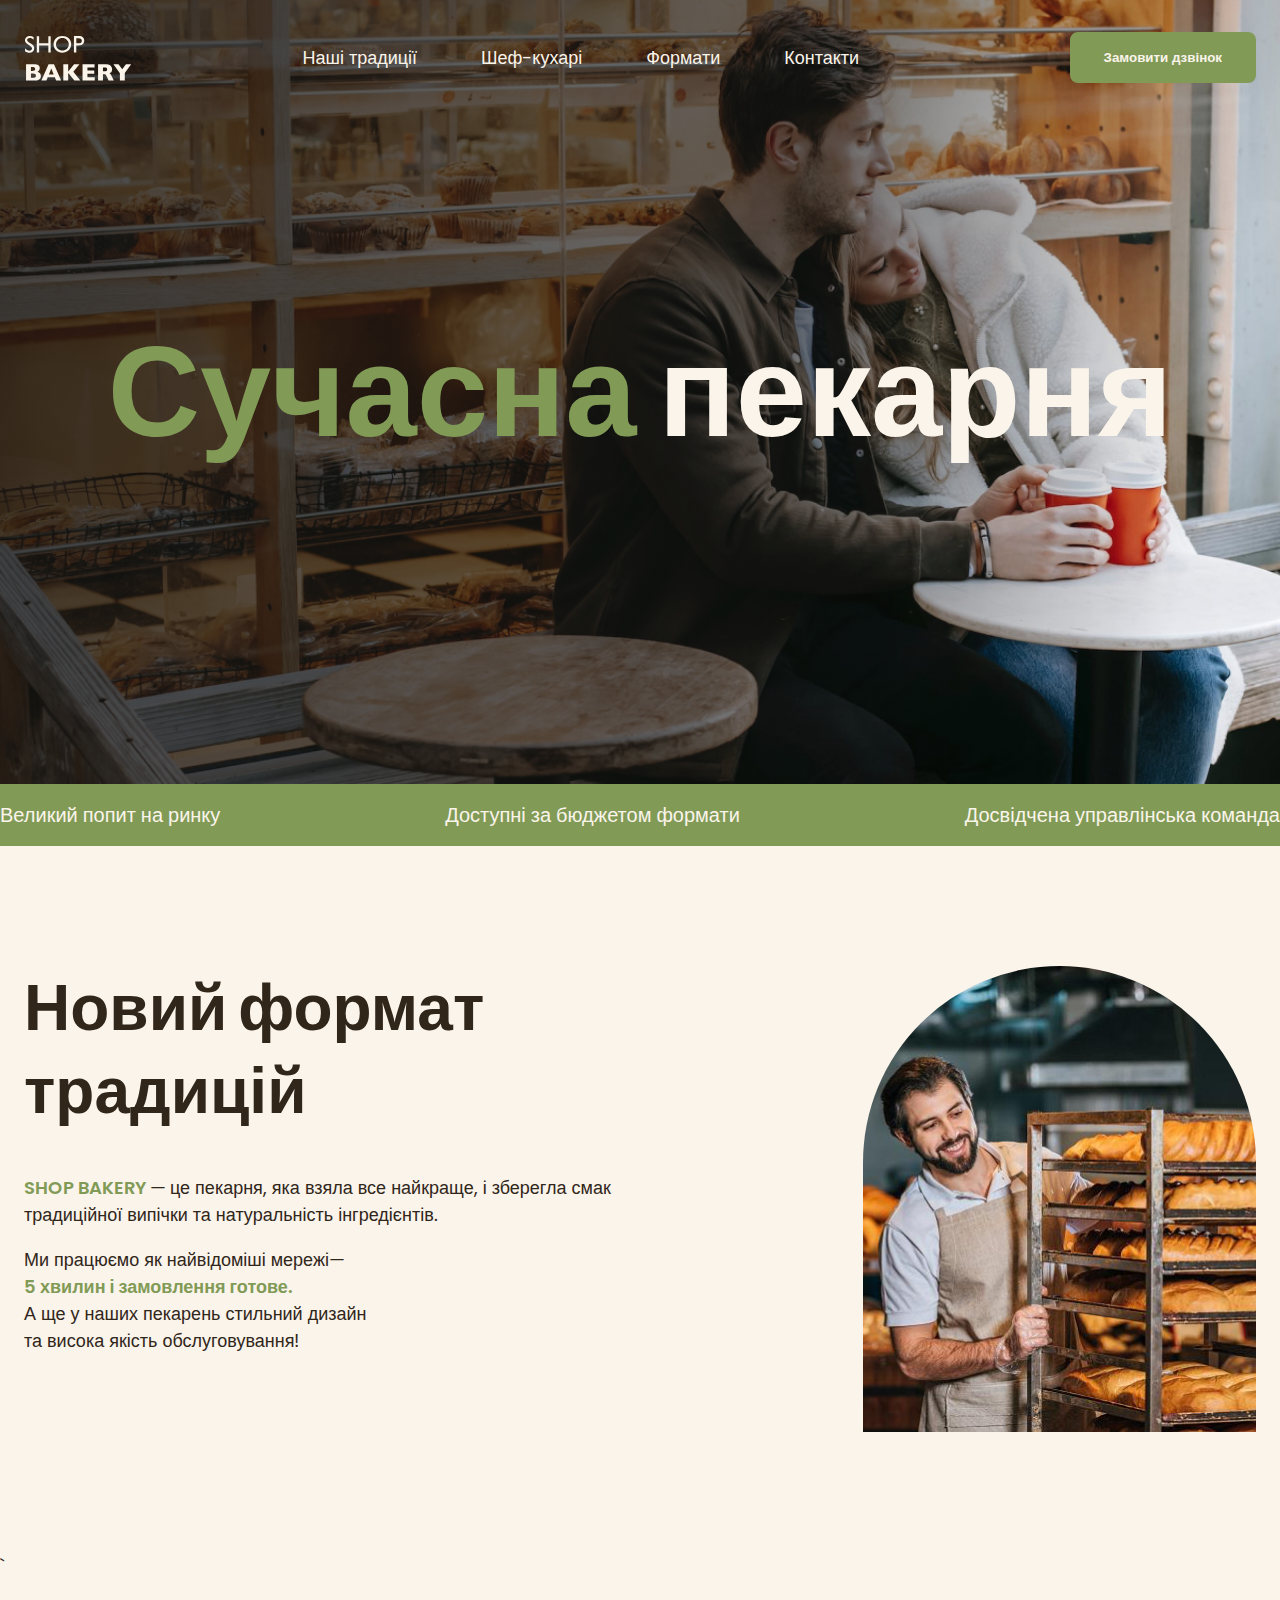
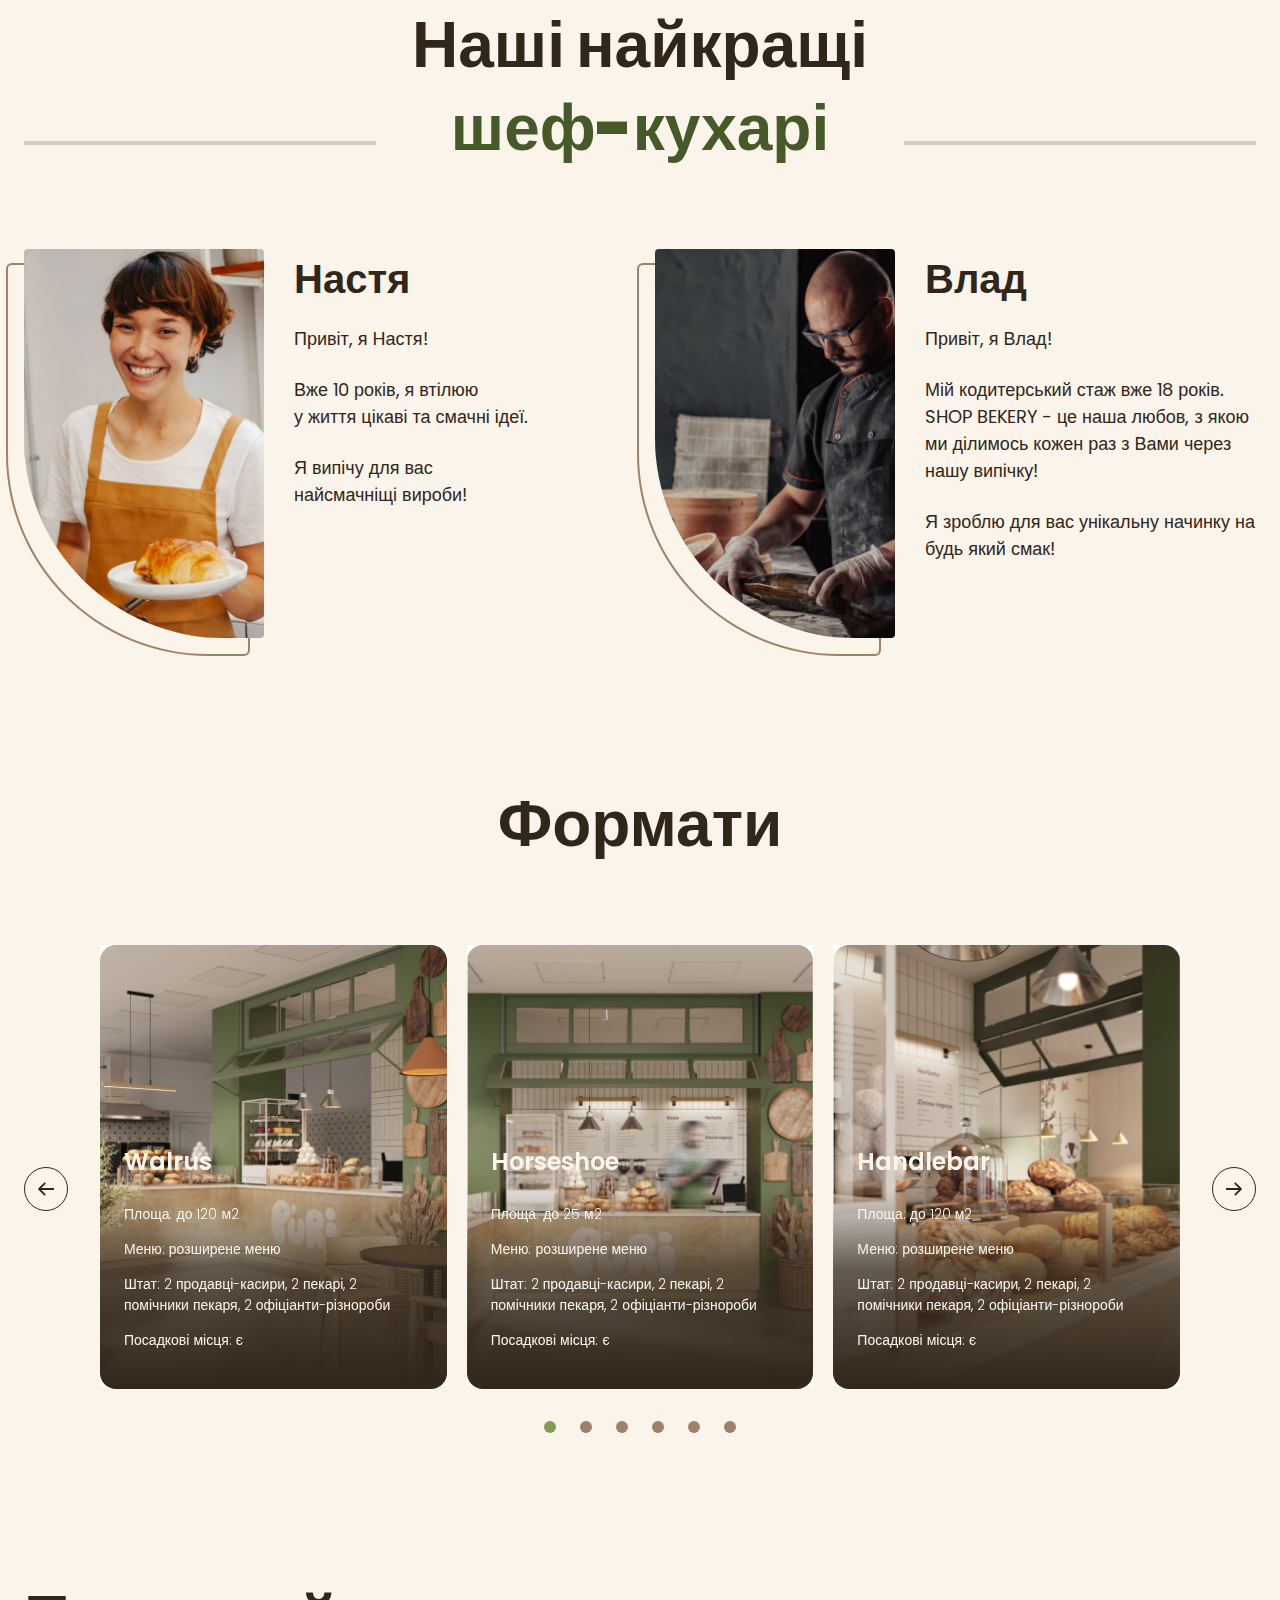
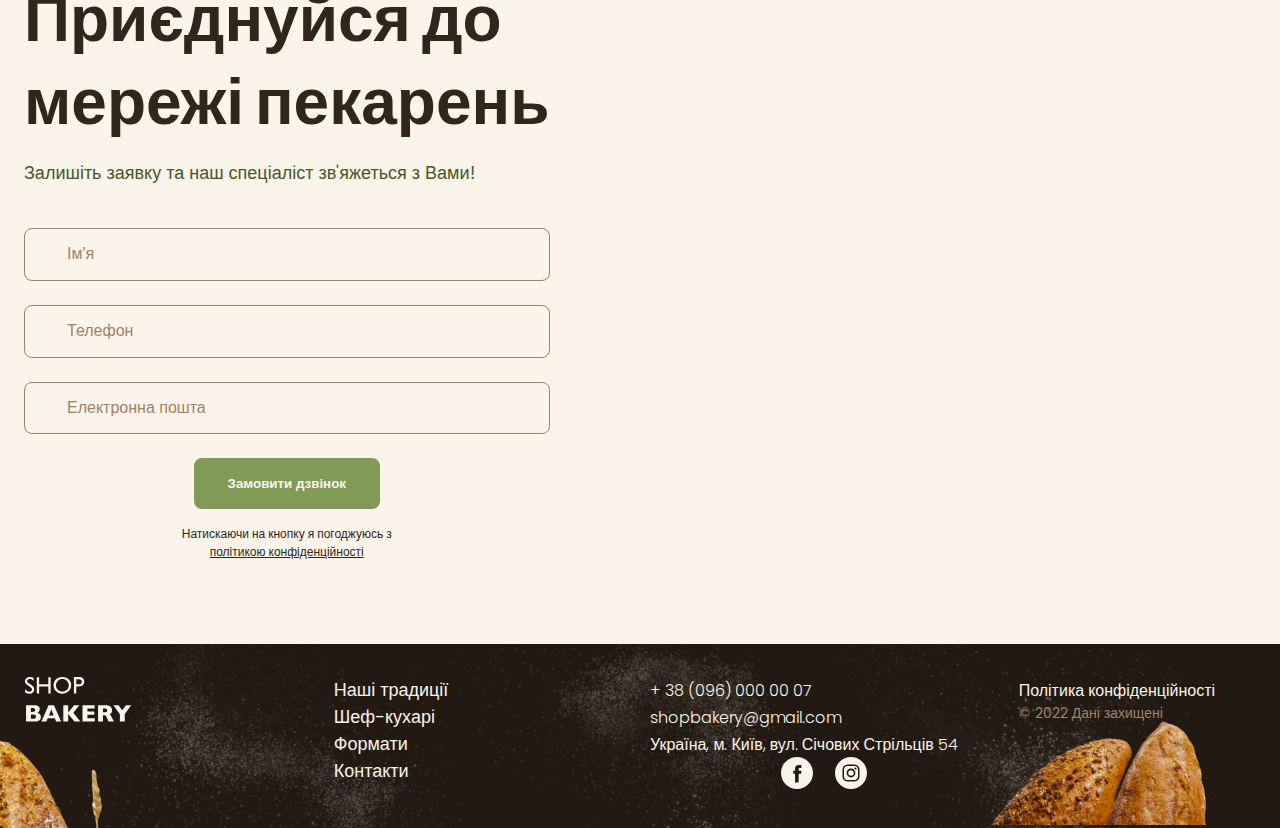
==== index.html @ bde31035 "clone" ====
<!DOCTYPE html>
<html lang="uk">

<head>
  <meta charset="UTF-8" />
  <meta name="viewport" content="width=device-width, initial-scale=1.0" />
  <title>Сучасна пекарня</title>
</head>
<link rel="preconnect" href="https://fonts.googleapis.com">
<link rel="preconnect" href="https://fonts.gstatic.com" crossorigin>
<link rel="stylesheet" href="./css/main.min.css">
<link rel="stylesheet" href="https://cdn.jsdelivr.net/npm/swiper@11/swiper-bundle.min.css" />

<body>
  <header class="header">
    <div class="header__container">
      <nav class="header__nav">
        <a href="./index.html"><img src="./images/logo.svg" alt="логотип сучасної пекарні"></a>
        <ul class="header__menu">
          <li><a class=" link" href="#traditions-section">Наші традиції</a></li>
          <li><a class=" link" href="#cooker-section">Шеф-кухарі</a></li>
          <li><a class=" link" href="#format-section">Формати</a></li>
          <li><a class=" link" href="#contact-section">Контакти</a></li>
        </ul>
      </nav>
      <button type="button" class="header__button modal-btn-open">Замовити дзвінок</button>
      <button type="button" class="header__burger menu-btn-open">
        <svg width="24" height="24">
          <use href="./images/icons.svg#icon-burger_menu1"> </use>
        </svg>
      </button>
      <div class="mobile-menu">
        <button type="button" class="mobile-menu__btn-close menu-btn-close">close</button>
      </div>
    </div>
  </header>
  <main>
    <section class="hero-section"> <!-- 1 -->
      <div class="container">
        <h1 class="hero-section__title"> <span class="text-brand">Сучасна</span> пекарня</h1>
      </div>
      <button type="button" class="hero-section__button modal-btn-open">Замовити дзвінок</button>
    </section>
    <section class="adventages-section"> <!-- 2.1 -->
      <div class="adventages-container">
        <h2 class="visually-hidden">Наші переваги</h2>
        <ul class="adventages-section__list">
          <li class="adventages-section__item">Великий попит на ринку</li>
          <li class="adventages-section__item">Доступні за бюджетом формати</li>
          <li class="adventages-section__item">Досвідчена управлінська команда</li>
        </ul>
      </div>
    </section>
    <section class="traditions-section section" id="traditions-section"> <!-- 2 -->
      <div class="container">
        <div class="traditions-section__container">
          <div class="traditions-section__content">
            <h2 class="section__title traditions-section__title ">Новий формат традицій </h2>
            <p class="traditions-section__text"><span class="uppercase text-brand text-bold">shop bakery
              </span> — це пекарня, яка взяла все
              найкраще, і зберегла смак <br>
              традиційної випічки та натуральність інгредієнтів.</p>
            <p class="traditions-section__text">Ми працюємо як найвідоміші мережі— <br>
              <span class="text-brand text-bold">5 хвилин і замовлення готове.</span> <br>
              А ще у наших пекарень стильний дизайн <br>
              та висока якість обслуговування!
            </p>
          </div>
          <img class="traditions-section__image" srcset="./images/baker-man.jpg 1x, ./images/baker-@2x.jpg 2x"
            src="./images/baker-man.jpg" alt="чоловік пекар дивиться на батони із посмішкою">
        </div>
      </div>
    </section>

    <section class="chefs-section section" id="chefs-section"> <!-- 3 -->`
      <div class="container">
        <h2 class="chefs-section__title section__title section__title--centered">Наші найкращі <br>
          <span class="text-brand-dark">шеф-кухарі</span>
        </h2>
        <ul class="chefs-section__list">
          <li class="chefs-section__item">
            <article class="chef-card">
              <img class="chef-card__foto" src="./images/Nastya chef.jpg" alt="Nastya-foto">
              <div>
                <h3 class="chef-card__title">Настя</h3>
                <p class="chef-card__text"> Привіт, я Настя!</p>
                <p class="chef-card__text">Вже 10 років, я втілюю<br>
                  у життя цікаві та смачні ідеї.</p>
                <p class="chef-card__text">Я випічу для вас <br>
                  найсмачніщі вироби!</p>

              </div>
            </article>
          </li>
          <li class="chefs-section__item">
            <article class="chef-card">
              <img class="chef-card__foto" src="./images/Vlad chef.jpg" alt="Vlad-foto">
              <div>
                <h3 class="chef-card__title">Влад</h3>
                <p class="chef-card__text"> Привіт, я Влад! </p>
                <p class="chef-card__text">Мій кодитерський стаж вже 18 років.
                  SHOP BEKERY - це наша любов, з
                  якою ми ділимось кожен раз з Вами
                  через нашу випічку!</p>
                <p class="chef-card__text">Я зроблю для вас унікальну начинку на будь який смак!</p>


              </div>
            </article>
          </li>
        </ul>
      </div>
    </section>

    <section class="formats-section section" id="format-section"> <!-- 4 -->
      <div class="container">
        <h2 class="formats-section__title section__title section__title--centered">Формати</h2>
        <div class="formats-section__slider">
          <button class="formats-section__button carousel-button prev" type="button">
            <svg width="16" height="16">
              <use href="./images/icons.svg#icon-Arrow-1"> </use>
            </svg>
          </button>
          <div class="formats-section__container swiper-container">
            <ul class="formats-section__list swiper-wrapper">
              <li class="swiper-slide">
                <article class="format-card">
                  <img class="format-card__image" src="./images/Walrus.jpg" alt="Walrus">
                  <h3 class="format-card__title" lang="en">Walrus</h3>
                  <div class=" format-card__text">
                    <p>Площа: до 120 м2</p>
                    <p> Меню: розширене меню</p>
                    <p>Штат: 2 продавці-касири, 2 пекарі, 2 помічники пекаря, 2 офіціанти-різнороби</p>
                    <p>Посадкові місця: є</p>
                  </div>
                </article>
              </li>
              <li class="swiper-slide">
                <article class="format-card">
                  <img class="format-card__image" src="./images/Hersehoe.jpg" alt="Horseshoe">
                  <h3 class="format-card__title" lang="en">Horseshoe</h3>
                  <div class="format-card__text">
                    <p>Площа: до 25 м2</p>
                    <p> Меню: розширене меню</p>
                    <p>Штат: 2 продавці-касири, 2 пекарі, 2 помічники пекаря, 2 офіціанти-різнороби</p>
                    <p>Посадкові місця: є</p>

                </article>
              </li>
              <li class="swiper-slide">
                <article class="format-card">
                  <img class="format-card__image" src="./images/handlebar.jpg" alt="Handlebar">
                  <h3 class="format-card__title" lang="en">Handlebar</h3>
                  <div class="format-card__text">
                    <p>Площа: до 120 м2</p>
                    <p> Меню: розширене меню</p>
                    <p>Штат: 2 продавці-касири, 2 пекарі, 2 помічники пекаря, 2 офіціанти-різнороби</p>
                    <p>Посадкові місця: є</p>
                  </div>
                </article>
              </li>

              <li class="swiper-slide">
                <article class="format-card">
                  <img class="format-card__image" src="./images/Walrus.jpg" alt="Walrus">
                  <h3 class="format-card__title" lang="en">Walrus</h3>
                  <div class=" format-card__text">
                    <p>Площа: до 120 м2</p>
                    <p> Меню: розширене меню</p>
                    <p>Штат: 2 продавці-касири, 2 пекарі, 2 помічники пекаря, 2 офіціанти-різнороби</p>
                    <p>Посадкові місця: є</p>
                  </div>
                </article>
              </li>
              <li class="swiper-slide">
                <article class="format-card">
                  <img class="format-card__image" src="./images/Hersehoe.jpg" alt="Horseshoe">
                  <h3 class="format-card__title" lang="en">Horseshoe</h3>
                  <div class="format-card__text">
                    <p>Площа: до 25 м2</p>
                    <p> Меню: розширене меню</p>
                    <p>Штат: 2 продавці-касири, 2 пекарі, 2 помічники пекаря, 2 офіціанти-різнороби</p>
                    <p>Посадкові місця: є</p>

                </article>
              </li>
              <li class="swiper-slide">
                <article class="format-card">
                  <img class="format-card__image" src="./images/handlebar.jpg" alt="Handlebar">
                  <h3 class="format-card__title" lang="en">Handlebar</h3>
                  <div class="format-card__text">
                    <p>Площа: до 120 м2</p>
                    <p> Меню: розширене меню</p>
                    <p>Штат: 2 продавці-касири, 2 пекарі, 2 помічники пекаря, 2 офіціанти-різнороби</p>
                    <p>Посадкові місця: є</p>
                  </div>
                </article>
              </li>
            </ul>
            <div class="pagination">
              <span class="pagination__button">
              </span>
              <span class="pagination__button">
              </span>
              <span class="pagination__button">
              </span>
              <span class="pagination__button">
              </span>
            </div>
          </div>
          <button class="formats-section__button carousel-button next" type="button">
            <svg width="16" height="16">
              <use href="./images/icons.svg#icon-Arrow-1"> </use>
            </svg>
          </button>
        </div>
      </div>
    </section>
    <section class="contact-section section" id="contact-section"> <!-- 5 -->
      <div class="container">
        <div class="contact-section__container">
          <div class="contact-section__form">
            <h2 class="contact-section__title section__title">Приєднуйся до <br>
              мережі пекарень</h2>
            <p class="contact-section__text">Залишіть заявку та наш спеціаліст зв'яжеться з Вами!
            </p>
            <form name="contact-form" autocomplete="off">
              <div class="contact-section__field input">
                <label class="input__label visually-hidden" for="user name">Ім'я</label>
                <input class="input__control" type="text" id="user name" name="user-name" placeholder="Ім'я" required />
              </div>
              <div class="contact-section__field input">
                <label class="input__label visually-hidden" for="user-tel">Телефон</label>
                <input class="input__control" type="tel" id="user-tel" name="user-tel" placeholder="Телефон" required />
              </div>
              <div class="contact-section__field input">
                <label class="input__label visually-hidden" for="user-email">Електронна пошта</label>
                <input class="input__control" type="email" id="user-email" name="user-email"
                  placeholder="Електронна пошта" required />
              </div>
              <div class="contact-section__btn">
                <button type="submit" class="modal-btn-open form" disabled>
                  Замовити дзвінок
                </button>
              </div>
              <p class="form-terms">Натискаючи на кнопку я погоджуюсь з<br>
                <a class="form-terms__link" href="#" target="blank">
                  політикою конфіденційності</a>
              </p>
            </form>
          </div>
          <iframe class="contact-section__map"
            src="https://www.google.com/maps/embed?pb=!1m18!1m12!1m3!1d2540.1640531314047!2d30.491233500000003!3d50.4566697!2m3!1f0!2f0!3f0!3m2!1i1024!2i768!4f13.1!3m3!1m2!1s0x40d4ce637bfe1717%3A0x5370c2254ad1b952!2z0YPQuy4g0KHQtdGH0LXQstGL0YUg0KHRgtGA0LXQu9GM0YbQvtCyLCA1NCwg0JrQuNC10LIsINCj0LrRgNCw0LjQvdCwLCAwMjAwMA!5e0!3m2!1sru!2see!4v1695553784741!5m2!1sru!2see"
            allowfullscreen="" loading="lazy" referrerpolicy="no-referrer-when-downgrade">
          </iframe>
        </div>
      </div>
    </section>
  </main>
  <footer class="footer">
    <div class="container">
      <div class="footer__container">
        <nav class="footer__nav">
          <div class="footer__logo">
            <a href="./"><img src="./images/logo.svg" alt="логотип сучасної пекарні"></a>
          </div>
          <ul class="footer__menu">
            <li><a class=" link" href="#traditions-section"> Наші традиції</a></li>
            <li><a class=" link" href="#cooker-section"> Шеф-кухарі</a></li>
            <li><a class=" link" href="#format-section">Формати</a></li>
            <li><a class=" link" href="#contact-section"> Контакти</a></li>
          </ul>
        </nav>
        <address class="footer__address">
          <ul class="footer__list">
            <li><a class="footer__link" href="tel:+380960000007">+ 38 (096) 000 00 07</a></li>
            <li><a class="footer__link" href="mailto:shopbakery@gmail.com">shopbakery@gmail.com</a></li>
            <li><a class="footer__link" href="https://maps.app.goo.gl/KGZe3xbd6ZkTj54U8" target="blank">Україна, м.
                Київ,
                вул. Січових Стрільців 54</a></li>
            <div class="footer__net">
              <li>
                <a href="#">
                  <svg class="footer__icon" width="32" height="32">
                    <use href="./images/icons.svg#icon-facebook"> </use>
                  </svg>
                </a>
              </li> <!--facefook icon -->
              <li>
                <a href="#">
                  <svg class="footer__icon" width="32" height="32">
                    <use href="./images/icons.svg#icon-instagram"> </use>
                  </svg>
                </a>
              </li> <!--instagram icon -->
            </div>
          </ul>
          <div class="footer__info">
            <a class="footer__link" href="#" target="blank"> Політика конфіденційності</a>
            <p class="footer__copyright"> &copy; 2022 Дані захищені</p>
          </div>
        </address>
      </div>
    </div>
  </footer>
  <div class="backdrop is-hidden">
    <div class="modal">
      <button type="button" class="modal-btn-close">
        close
      </button>
      <h2 class="modal__title">Замовити дзвінок</h2>
      <p class="modal__text">Залишіть заявку та наш спеціаліст зв'яжеться з Вами!
      </p>
      <form name="modal-form" autocomplete="off">
        <div class="modal__form-field input">
          <label class="input__label visually-hidden" for="user name">Ім'я</label>
          <input class="input__control" type="text" id="user name" name="user-name" placeholder="Ім'я" required />
        </div>
        <div class="modal__form-field input">
          <label class="input__label visually-hidden" for="user-tel">Телефон</label>
          <input class="input__control" type="tel" id="user-tel" name="user-tel" placeholder="Телефон" required />
        </div>
        <div class="modal__form-field input">
          <label class="input__label visually-hidden" for="user-email">Електронна пошта</label>
          <input class="input__control" type="email" id="user-email" name="user-email" placeholder="Електронна пошта"
            required />
        </div>
        <div class="modal__btn">
          <button type="submit" class="modal-btn-open" disabled>
            Замовити дзвінок
          </button>
        </div>
        <p class="form-terms">Натискаючи на кнопку я погоджуюсь <br>
          <a class="form-terms__link" href="#" target="blank">
            з політикою конфіденційності</a>
        </p>

      </form>
    </div>
  </div>
  <script src="https://cdn.jsdelivr.net/npm/swiper@11/swiper-bundle.min.js"></script>
  <script src="./js/formats-slider.js"></script>
  <script src="./js/moblie-menu.js"></script>
  <script src="./js/modal.js"></script>
</body>

</html>
---- css/main.min.css ----
@font-face{font-display:swap;font-family:"Poppins";font-weight:300;src:url("../fonts/poppins-v20-latin-300.woff2") format("woff2"),url("../fonts/poppins-v20-latin-300.woff") format("woff")}@font-face{font-display:swap;font-family:"Poppins";font-weight:400;src:url("../fonts/poppins-v20-latin-regular.woff2") format("woff2"),url("../fonts/poppins-v20-latin-regular.woff") format("woff")}@font-face{font-display:swap;font-family:"Poppins";font-weight:600;src:url("../fonts/poppins-v20-latin-600.woff2") format("woff2"),url("../fonts/poppins-v20-latin-600.woff") format("woff")}@font-face{font-display:swap;font-family:"Poppins";font-weight:900;src:url("../fonts/poppins-v20-latin-900.woff2") format("woff2"),url("../fonts/poppins-v20-latin-900.woff") format("woff")}:root{--color-brand-dark: #465929;--color-brand-normal: #819b57;--color-primary-dark: #31261a;--color-primary-light: #faf4ea;--color-brand-light: #cfcfbc;--color-secoundary-dark: #a18268}h1,h2,h3,h4,h5,h6,p{margin-top:0}a{display:inline-block}*,*::after,*::before{box-sizing:border-box}body{background-color:var(--color-primary-light);color:var(--color-primary-dark);font-family:"Poppins",sans-serif;font-size:16px;font-weight:300;line-height:1.5;margin:0}@media screen and (min-width: 768px){body{font-size:18px;font-weight:400}}address{font-style:normal}ul{list-style-type:none;margin:0;padding:0}img{display:block;max-width:100%;height:auto;-o-object-fit:cover;object-fit:cover}.pagination{display:flex;align-items:center;justify-content:center;gap:24px}.pagination__button{width:12px;height:12px;padding:0;background-color:var(--color-secoundary-dark);border-radius:50%;border-color:none}.pagination__button--active{background-color:var(--color-brand-normal)}.text-brand{color:var(--color-brand-normal)}.text-brand-dark{color:var(--color-brand-dark)}.text-bold{font-weight:600}.uppercase{text-transform:uppercase}.visually-hidden{position:absolute;left:-10000px;top:auto;width:1px;height:1px;overflow:hidden}.modal-btn-open{display:block;font-weight:600;color:var(--color-primary-light);border:2px solid var(--color-brand-normal);background-color:var(--color-brand-normal);border-radius:8px;cursor:pointer;padding:16px 32px}.modal-btn-open:hover{background-color:rgba(0,0,0,0);color:var(--color-primary-dark)}.header{position:absolute;top:0px;left:0;width:100%;padding-top:16px}@media screen and (min-width: 1280px){.header{padding-top:32px}}.header__container{display:flex;align-items:center;gap:40px;padding:0px 24px}.header__nav{display:flex;align-items:center;flex-grow:1}.header__menu{display:none}@media screen and (min-width: 1280px){.header__menu{display:flex;gap:64px;flex-grow:1;justify-content:center}}.header__button{display:none}@media screen and (min-width: 1280px){.header__button{display:flex}}.header__burger{background-color:rgba(0,0,0,0);border:none;fill:var(--color-primary-light)}@media screen and (min-width: 1280px){.header__burger{display:none}}.hero-section{padding:124px 0;background-image:linear-gradient(102.76deg, rgba(18, 18, 17, 0.78) 2.03%, rgba(18, 18, 17, 0.6) 58.46%, rgba(18, 18, 17, 0) 90.36%),url(../images/hero-background.jpg);background-repeat:no-repeat;background-position:center top;background-size:cover}@media screen and (min-width: 1280px){.hero-section{padding:272px 0}}@media screen and (min-device-pixel-ratio: 2),(-webkit-min-device-pixel-ratio: 2),(min-resolution: 192dpi),(min-resolution: 2dppx){.hero-section{background-image:linear-gradient(102.76deg, rgba(18, 18, 17, 0.78) 2.03%, rgba(18, 18, 17, 0.6) 58.46%, rgba(18, 18, 17, 0) 90.36%),url(../images/hero-background@2x.jpg)}}.hero-section__title{color:var(--color-primary-light);text-align:center;font-size:67px;line-height:1;font-weight:900;margin-bottom:48px}@media screen and (min-width: 1280px){.hero-section__title{font-size:128px;line-height:1.5;margin-bottom:0}}.hero-section__button{margin:0 auto}@media screen and (min-width: 1280px){.hero-section__button{display:none}}.input{position:relative}.input__label{position:absolute;top:16px;left:42px}.input__control{padding:16px 42px;width:100%;font-size:16px;line-height:1.17;border:1px solid var(--color-secoundary-dark);border-radius:8px;background-color:rgba(0,0,0,0)}.input__control:focus{border-color:var(--color-brand-normal);outline:none}.input__control::-moz-placeholder{color:var(--color-secoundary-dark);font-size:16px;line-height:1.17}.input__control::placeholder{color:var(--color-secoundary-dark);font-size:16px;line-height:1.17}.input__control:focus::-moz-placeholder{color:var(--color-primary-dark)}.input__control:focus::placeholder{color:var(--color-primary-dark)}.link{font-size:18px;color:var(--color-primary-light);text-decoration:none;transition:color .3s}.link:hover{color:var(--color-brand-normal)}.section{padding:20px 0}@media screen and (min-width: 768px){.section{padding:48px 0}}.section__title{font-size:32px;font-weight:900;line-height:1.5}@media screen and (min-width: 1280px){.section__title{font-size:64px;line-height:1.3}}.section__title--centered{text-align:center}.container{width:100%;max-width:1288px;margin:0 auto;padding:24px}.traditions-section{padding-top:40px}@media screen and (min-width: 768px){.traditions-section{padding-top:96px}}.traditions-section__container{display:flex;align-items:flex-start;justify-content:space-between;gap:40px}.traditions-section__content{justify-content:space-between;max-width:710px}.traditions-section__title{margin-bottom:42px}.traditions-section__text{font-size:18px}.traditions-section__image{display:none;border-radius:400px 400px 0px 0px}@media screen and (min-width: 768px){.traditions-section__image{display:block}}.adventages-container{width:100%;max-width:1288px;margin:0 auto;padding:0}.adventages-section{padding:16px 0px}@media screen and (min-width: 768px){.adventages-section{background-color:var(--color-brand-normal)}}.adventages-section__list{display:flex;flex-direction:column;gap:16px;background-color:var(--color-brand-light);padding:24px 40px}@media screen and (min-width: 768px){.adventages-section__list{flex-grow:1;flex-direction:row;justify-content:space-between;gap:40px;background-color:rgba(0,0,0,0);padding:0}}.adventages-section__item{font-size:14px;font-weight:300;border-radius:24px}@media screen and (min-width: 1280px){.adventages-section__item{color:var(--color-primary-light);font-size:20px;border-radius:none}}.chefs-section__title{position:relative;margin:0 auto;margin-bottom:24px}@media screen and (min-width: 1280px){.chefs-section__title{margin-bottom:80px}}.chefs-section__title::before,.chefs-section__title::after{position:absolute;bottom:24px;display:none;width:352px;height:0px;border:2px solid var(--color-brand-light);content:""}@media screen and (min-width: 1280px){.chefs-section__title::before,.chefs-section__title::after{display:block}}.chefs-section__title::before{position:absolute;left:0}.chefs-section__title::after{position:absolute;right:0}.chefs-section__list{display:flex;flex-direction:column;gap:20px}@media screen and (min-width: 768px){.chefs-section__list{gap:40px 30px;flex-direction:row}}@media screen and (min-width: 768px){.chefs-section__item{flex-basis:calc((100% - 30px)/2)}}.chef-card{display:flex;gap:16px;align-items:flex-start}@media screen and (min-width: 1280px){.chef-card{gap:30px}}.chef-card__foto{width:140px;border-radius:4px 4px 4px 200px;box-shadow:-16px 16px 0 0 var(--color-primary-light),-16px 16px 0 2px var(--color-secoundary-dark)}@media screen and (min-width: 1280px){.chef-card__foto{width:240px}}.chef-card__title{font-size:24px;font-weight:600;margin-bottom:16px}@media screen and (min-width: 768px){.chef-card__title{font-size:40px;font-weight:600}}.chef-card__text{font-size:14px;margin-bottom:24px}.chef-card__text:last-child{margin-bottom:0}@media screen and (min-width: 768px){.chef-card__text{font-size:18px}}.formats-section__slider{display:flex;gap:32px;align-items:center}.formats-section__container{overflow:hidden}.formats-section__title{margin-bottom:80px;text-align:center;color:var(--color-primary-dark)}.formats-section__list{margin-bottom:32px}.formats-section__button{display:none}@media screen and (min-width: 768px){.formats-section__button{display:flex}}.carousel-button{align-items:center;justify-content:center;width:44px;height:44px;flex-shrink:0;fill:var(--color-primary-dark);border:1px solid var(--color-primary-dark);border-radius:50%;background-color:rgba(0,0,0,0);padding:0;cursor:pointer}.carousel-button.next{transform:rotate(180deg)}.carousel-button:hover{background-color:var(--color-primary-dark);fill:var(--color-primary-light)}.format-card{position:relative;display:flex;flex-direction:column;justify-content:end;height:444px;background-image:linear-gradient(180deg, rgba(49, 38, 26, 0) 55.21%, rgba(49, 38, 26, 0.71) 72.92%, var(--color-primary-dark) 100%);padding:24px;border-radius:16px;max-width:350px}.format-card__title{font-size:24px;font-weight:600;color:var(--color-primary-light)}.format-card__text{font-size:14px;font-weight:300;color:var(--color-primary-light)}.format-card__image{position:absolute;top:0;left:0;right:0;bottom:0;z-index:-1}.contact-section__container{display:flex;flex-direction:column;gap:32px;max-width:1240px}@media screen and (min-width: 768px){.contact-section__container{flex-direction:row}}.contact-section__map{flex-shrink:0;border:none;border-radius:16px;margin:0 -24px;height:176px}@media screen and (min-width: 768px){.contact-section__map{width:320px;height:500px}}@media screen and (min-width: 1280px){.contact-section__map{width:600px;height:595px}}.contact-section__title{margin-bottom:16px;font-weight:900}.contact-section__field{margin-bottom:24px}.contact-section__btn{display:flex;justify-content:center;margin:0 auto 16px}.contact-section__text{color:var(--color-brand-dark);margin-bottom:72px;font-size:18px;text-align:left;margin:0px 0px 42px 0px}.footer{background-color:var(--color-primary-dark);background-image:url(../images/footer-background.png);background-repeat:no-repeat;background-size:cover;background-position:center;padding:8px 0;position:relative;text-align:center}.footer::after,.footer::before{position:absolute;bottom:0;background-repeat:no-repeat;content:""}.footer::before{width:180px;height:120px;left:0;background-image:url(../images/bread\ decour\ small.png)}.footer::after{width:380px;height:190px;right:0;background-image:url(../images/bread\ decour\ large.png)}.footer__container{display:flex;flex-direction:column;gap:18px}@media screen and (min-width: 768px){.footer__container{gap:20px;flex-direction:row}}.footer__nav,.footer__address{display:flex;flex-direction:column;gap:20px}@media screen and (min-width: 768px){.footer__nav,.footer__address{text-align:left;flex-basis:50%;flex-direction:row}}.footer__logo,.footer__menu,.footer__list,.footer__info{flex-grow:1}.footer__net{display:flex;justify-content:center;gap:22px}.footer__icon{fill:var(--color-primary-light);transition:fill .3s}.footer__icon:hover{fill:var(--color-brand-normal)}.footer__link{font-size:16px;font-weight:300;text-decoration:none;color:var(--color-primary-light);transition:color .3s}.footer__link:hover{color:var(--color-brand-normal)}.footer__copyright{color:#a18268;font-size:14px;font-weight:400}.backdrop{display:flex;top:0;bottom:0;right:0;left:0;align-items:center;justify-content:center;position:fixed;padding:20px 0;background-color:rgba(0,0,0,.5);transition:opacity .3s,visibility .3s}.backdrop.is-hidden{opacity:0;visibility:hidden;pointer-events:none}.modal{position:relative;margin:0 auto;width:100%;max-width:880px;height:100%;max-height:880px;padding:48px;background-color:var(--color-primary-light);border-radius:32px}@media screen and (min-width: 768px){.modal{padding:128px}}.modal__form-field{margin-bottom:32px}.modal__btn{margin:0 auto 16px}.modal__title{margin:0;padding:0px 0px 8px 0px;font-size:64px;font-weight:700;line-height:1.3;text-align:center}.modal__text{color:var(--color-brand-dark);text-align:center;margin-bottom:72px;font-size:18px}.modal-btn-close{position:absolute;top:40px;right:40px}.mobile-menu{position:fixed;top:0;left:0;width:100%;height:100%;background-color:var(--color-primary-light);transform:translateX(100%);transition:transform 1s}.mobile-menu.is-open{transform:translateX(0)}.mobile-menu__btn-close{position:absolute;top:16px;right:24px}.form-terms{color:var(--color-primary-dark);font-size:12px;font-weight:400;margin-bottom:0;margin:0 auto;text-align:center}.form-terms__link{color:var(--color-primary-dark);text-decoration:underline}/*# sourceMappingURL=main.min.css.map */
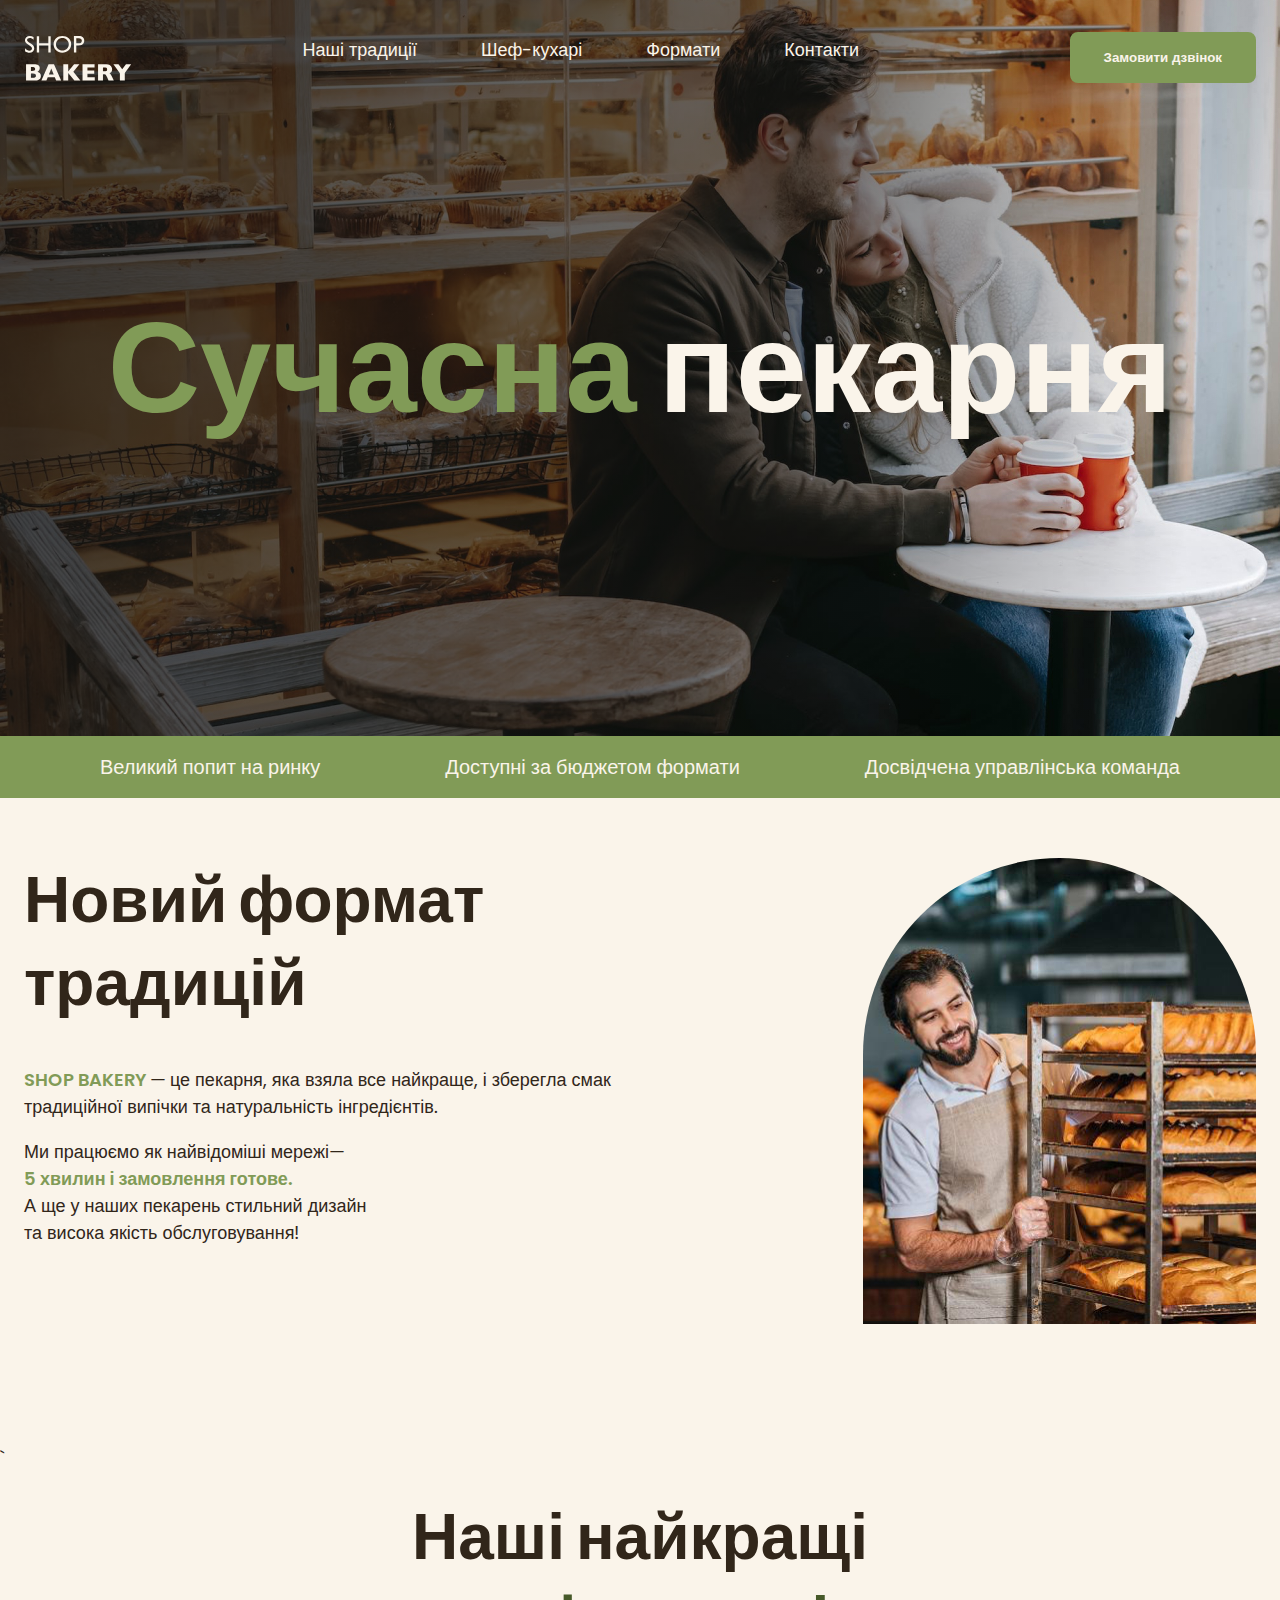
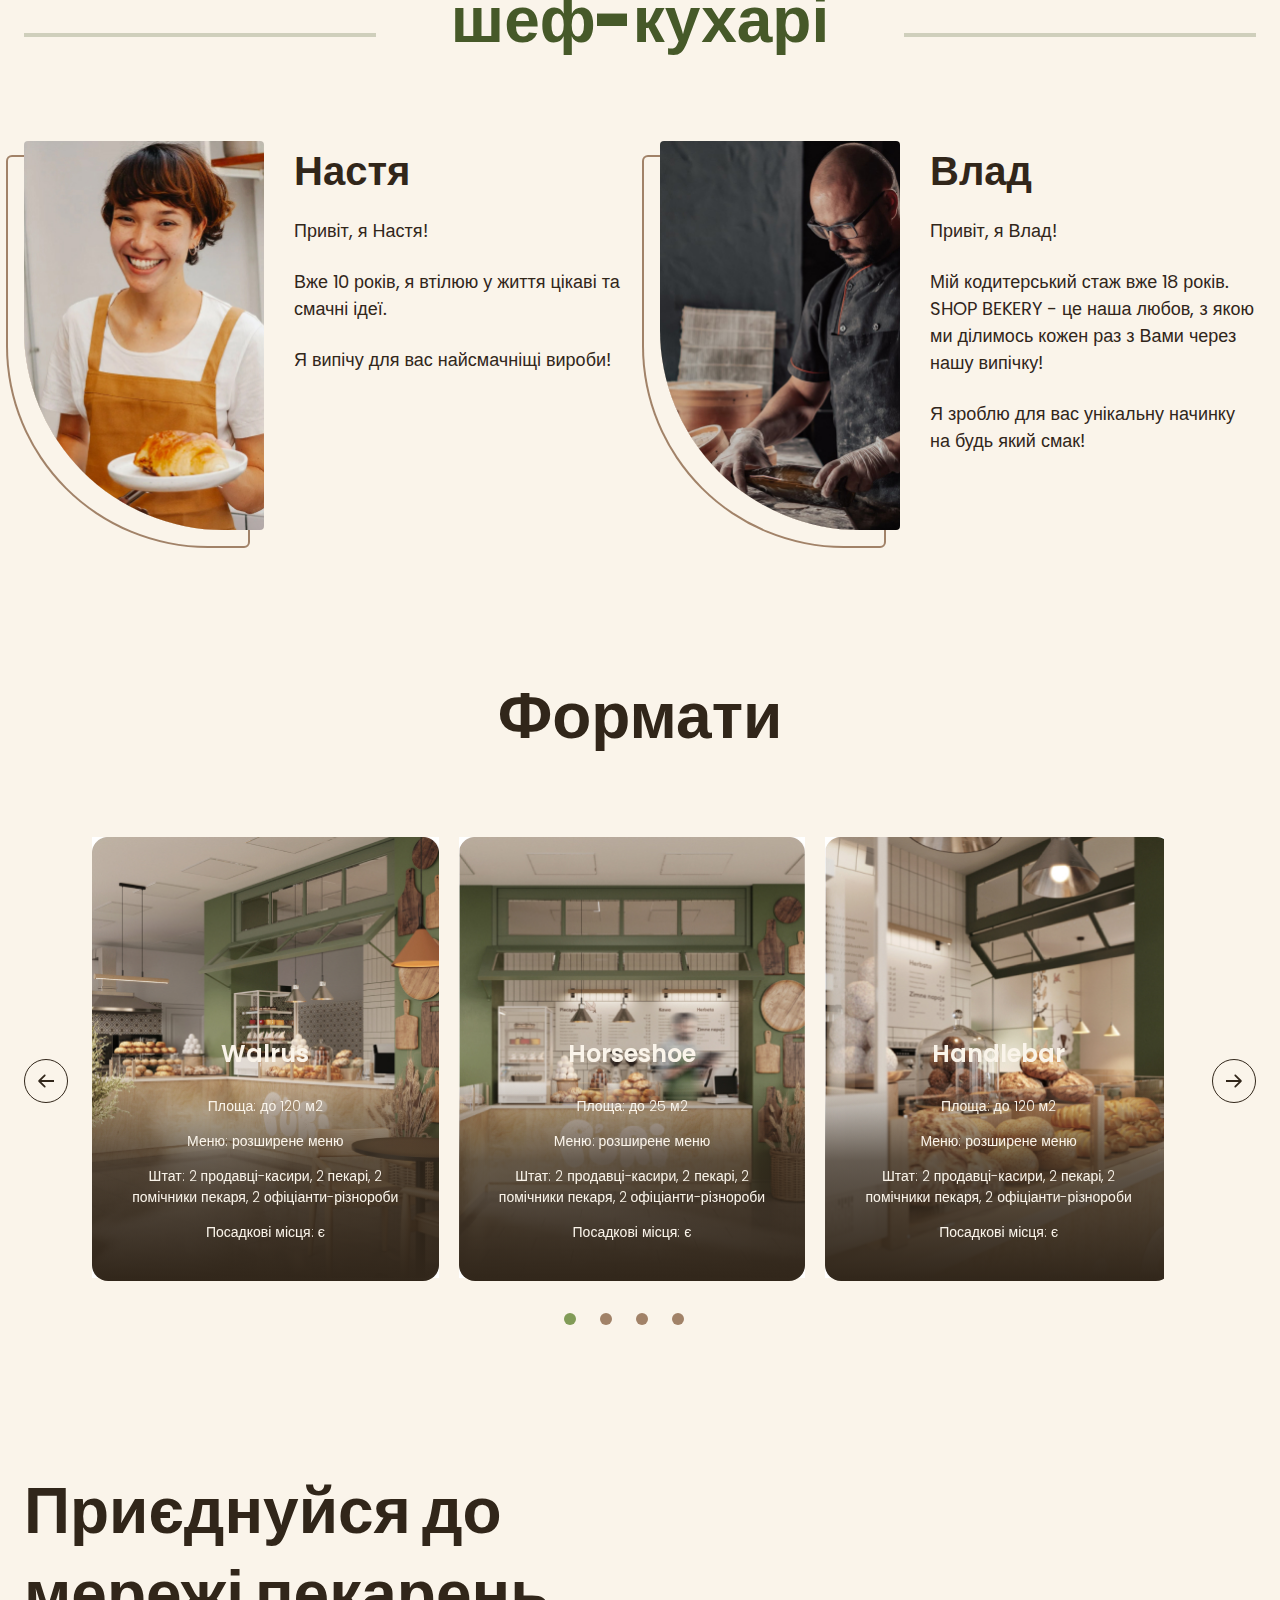
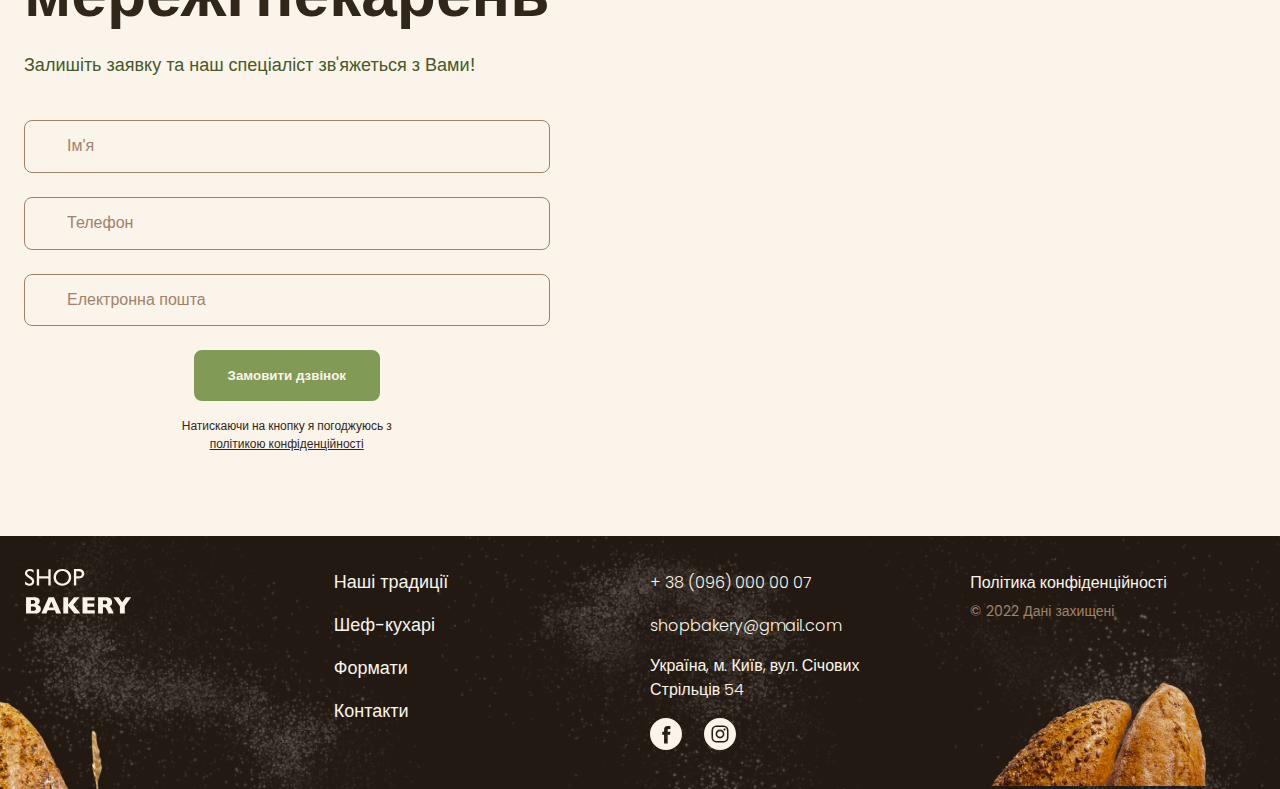
==== commit 97a977d6: "final changes" ====
--- a/index.html
+++ b/index.html
@@ -9,7 +9,7 @@
 <link rel="preconnect" href="https://fonts.googleapis.com">
 <link rel="preconnect" href="https://fonts.gstatic.com" crossorigin>
 <link rel="stylesheet" href="./css/main.min.css">
-<link rel="stylesheet" href="https://cdn.jsdelivr.net/npm/swiper@11/swiper-bundle.min.css" />
+<link rel="stylesheet" href="https://unpkg.com/swiper@8/swiper-bundle.min.css" />
 
 <body>
   <header class="header">
@@ -30,13 +30,25 @@
         </svg>
       </button>
       <div class="mobile-menu">
-        <button type="button" class="mobile-menu__btn-close menu-btn-close">close</button>
+        <button type="button" class="mobile-menu__btn-close menu-btn-close"></button>
+        <div class="mobile-menu__container">
+          <nav class="mobile-menu__nav">
+            <a class="mobile-menu__logo" href="./index.html"></a>
+            <ul class="mobile-menu__menu">
+              <li><a class="mobile-menu__link menu-link" href="#traditions-section">Наші традиції</a></li>
+              <li><a class="mobile-menu__link menu-link" href="#cooker-section">Шеф-кухарі</a></li>
+              <li><a class="mobile-menu__link menu-link" href="#format-section">Формати</a></li>
+              <li><a class="mobile-menu__link menu-link" href="#contact-section">Контакти</a></li>
+            </ul>
+          </nav>
+          <img class="mobile-menu__group" src="./images/mobile-group.png" alt="bread and text mobile">
+        </div>
       </div>
     </div>
   </header>
   <main>
     <section class="hero-section"> <!-- 1 -->
-      <div class="container">
+      <div class="hero-section__container ">
         <h1 class="hero-section__title"> <span class="text-brand">Сучасна</span> пекарня</h1>
       </div>
       <button type="button" class="hero-section__button modal-btn-open">Замовити дзвінок</button>
@@ -84,9 +96,9 @@
               <div>
                 <h3 class="chef-card__title">Настя</h3>
                 <p class="chef-card__text"> Привіт, я Настя!</p>
-                <p class="chef-card__text">Вже 10 років, я втілюю<br>
+                <p class="chef-card__text">Вже 10 років, я втілюю
                   у життя цікаві та смачні ідеї.</p>
-                <p class="chef-card__text">Я випічу для вас <br>
+                <p class="chef-card__text">Я випічу для вас
                   найсмачніщі вироби!</p>
 
               </div>
@@ -121,7 +133,7 @@
               <use href="./images/icons.svg#icon-Arrow-1"> </use>
             </svg>
           </button>
-          <div class="formats-section__container swiper-container">
+          <div class="formats-section__container swiper mySwiper">
             <ul class="formats-section__list swiper-wrapper">
               <li class="swiper-slide">
                 <article class="format-card">
@@ -338,7 +350,7 @@
       </form>
     </div>
   </div>
-  <script src="https://cdn.jsdelivr.net/npm/swiper@11/swiper-bundle.min.js"></script>
+  <script src="https://unpkg.com/swiper@8/swiper-bundle.min.js"></script>
   <script src="./js/formats-slider.js"></script>
   <script src="./js/moblie-menu.js"></script>
   <script src="./js/modal.js"></script>
--- a/css/main.min.css
+++ b/css/main.min.css
@@ -1 +1 @@
-@font-face{font-display:swap;font-family:"Poppins";font-weight:300;src:url("../fonts/poppins-v20-latin-300.woff2") format("woff2"),url("../fonts/poppins-v20-latin-300.woff") format("woff")}@font-face{font-display:swap;font-family:"Poppins";font-weight:400;src:url("../fonts/poppins-v20-latin-regular.woff2") format("woff2"),url("../fonts/poppins-v20-latin-regular.woff") format("woff")}@font-face{font-display:swap;font-family:"Poppins";font-weight:600;src:url("../fonts/poppins-v20-latin-600.woff2") format("woff2"),url("../fonts/poppins-v20-latin-600.woff") format("woff")}@font-face{font-display:swap;font-family:"Poppins";font-weight:900;src:url("../fonts/poppins-v20-latin-900.woff2") format("woff2"),url("../fonts/poppins-v20-latin-900.woff") format("woff")}:root{--color-brand-dark: #465929;--color-brand-normal: #819b57;--color-primary-dark: #31261a;--color-primary-light: #faf4ea;--color-brand-light: #cfcfbc;--color-secoundary-dark: #a18268}h1,h2,h3,h4,h5,h6,p{margin-top:0}a{display:inline-block}*,*::after,*::before{box-sizing:border-box}body{background-color:var(--color-primary-light);color:var(--color-primary-dark);font-family:"Poppins",sans-serif;font-size:16px;font-weight:300;line-height:1.5;margin:0}@media screen and (min-width: 768px){body{font-size:18px;font-weight:400}}address{font-style:normal}ul{list-style-type:none;margin:0;padding:0}img{display:block;max-width:100%;height:auto;-o-object-fit:cover;object-fit:cover}.pagination{display:flex;align-items:center;justify-content:center;gap:24px}.pagination__button{width:12px;height:12px;padding:0;background-color:var(--color-secoundary-dark);border-radius:50%;border-color:none}.pagination__button--active{background-color:var(--color-brand-normal)}.text-brand{color:var(--color-brand-normal)}.text-brand-dark{color:var(--color-brand-dark)}.text-bold{font-weight:600}.uppercase{text-transform:uppercase}.visually-hidden{position:absolute;left:-10000px;top:auto;width:1px;height:1px;overflow:hidden}.modal-btn-open{display:block;font-weight:600;color:var(--color-primary-light);border:2px solid var(--color-brand-normal);background-color:var(--color-brand-normal);border-radius:8px;cursor:pointer;padding:16px 32px}.modal-btn-open:hover{background-color:rgba(0,0,0,0);color:var(--color-primary-dark)}.header{position:absolute;top:0px;left:0;width:100%;padding-top:16px}@media screen and (min-width: 1280px){.header{padding-top:32px}}.header__container{display:flex;align-items:center;gap:40px;padding:0px 24px}.header__nav{display:flex;align-items:center;flex-grow:1}.header__menu{display:none}@media screen and (min-width: 1280px){.header__menu{display:flex;gap:64px;flex-grow:1;justify-content:center}}.header__button{display:none}@media screen and (min-width: 1280px){.header__button{display:flex}}.header__burger{background-color:rgba(0,0,0,0);border:none;fill:var(--color-primary-light)}@media screen and (min-width: 1280px){.header__burger{display:none}}.hero-section{padding:124px 0;background-image:linear-gradient(102.76deg, rgba(18, 18, 17, 0.78) 2.03%, rgba(18, 18, 17, 0.6) 58.46%, rgba(18, 18, 17, 0) 90.36%),url(../images/hero-background.jpg);background-repeat:no-repeat;background-position:center top;background-size:cover}@media screen and (min-width: 1280px){.hero-section{padding:272px 0}}@media screen and (min-device-pixel-ratio: 2),(-webkit-min-device-pixel-ratio: 2),(min-resolution: 192dpi),(min-resolution: 2dppx){.hero-section{background-image:linear-gradient(102.76deg, rgba(18, 18, 17, 0.78) 2.03%, rgba(18, 18, 17, 0.6) 58.46%, rgba(18, 18, 17, 0) 90.36%),url(../images/hero-background@2x.jpg)}}.hero-section__title{color:var(--color-primary-light);text-align:center;font-size:67px;line-height:1;font-weight:900;margin-bottom:48px}@media screen and (min-width: 1280px){.hero-section__title{font-size:128px;line-height:1.5;margin-bottom:0}}.hero-section__button{margin:0 auto}@media screen and (min-width: 1280px){.hero-section__button{display:none}}.input{position:relative}.input__label{position:absolute;top:16px;left:42px}.input__control{padding:16px 42px;width:100%;font-size:16px;line-height:1.17;border:1px solid var(--color-secoundary-dark);border-radius:8px;background-color:rgba(0,0,0,0)}.input__control:focus{border-color:var(--color-brand-normal);outline:none}.input__control::-moz-placeholder{color:var(--color-secoundary-dark);font-size:16px;line-height:1.17}.input__control::placeholder{color:var(--color-secoundary-dark);font-size:16px;line-height:1.17}.input__control:focus::-moz-placeholder{color:var(--color-primary-dark)}.input__control:focus::placeholder{color:var(--color-primary-dark)}.link{font-size:18px;color:var(--color-primary-light);text-decoration:none;transition:color .3s}.link:hover{color:var(--color-brand-normal)}.section{padding:20px 0}@media screen and (min-width: 768px){.section{padding:48px 0}}.section__title{font-size:32px;font-weight:900;line-height:1.5}@media screen and (min-width: 1280px){.section__title{font-size:64px;line-height:1.3}}.section__title--centered{text-align:center}.container{width:100%;max-width:1288px;margin:0 auto;padding:24px}.traditions-section{padding-top:40px}@media screen and (min-width: 768px){.traditions-section{padding-top:96px}}.traditions-section__container{display:flex;align-items:flex-start;justify-content:space-between;gap:40px}.traditions-section__content{justify-content:space-between;max-width:710px}.traditions-section__title{margin-bottom:42px}.traditions-section__text{font-size:18px}.traditions-section__image{display:none;border-radius:400px 400px 0px 0px}@media screen and (min-width: 768px){.traditions-section__image{display:block}}.adventages-container{width:100%;max-width:1288px;margin:0 auto;padding:0}.adventages-section{padding:16px 0px}@media screen and (min-width: 768px){.adventages-section{background-color:var(--color-brand-normal)}}.adventages-section__list{display:flex;flex-direction:column;gap:16px;background-color:var(--color-brand-light);padding:24px 40px}@media screen and (min-width: 768px){.adventages-section__list{flex-grow:1;flex-direction:row;justify-content:space-between;gap:40px;background-color:rgba(0,0,0,0);padding:0}}.adventages-section__item{font-size:14px;font-weight:300;border-radius:24px}@media screen and (min-width: 1280px){.adventages-section__item{color:var(--color-primary-light);font-size:20px;border-radius:none}}.chefs-section__title{position:relative;margin:0 auto;margin-bottom:24px}@media screen and (min-width: 1280px){.chefs-section__title{margin-bottom:80px}}.chefs-section__title::before,.chefs-section__title::after{position:absolute;bottom:24px;display:none;width:352px;height:0px;border:2px solid var(--color-brand-light);content:""}@media screen and (min-width: 1280px){.chefs-section__title::before,.chefs-section__title::after{display:block}}.chefs-section__title::before{position:absolute;left:0}.chefs-section__title::after{position:absolute;right:0}.chefs-section__list{display:flex;flex-direction:column;gap:20px}@media screen and (min-width: 768px){.chefs-section__list{gap:40px 30px;flex-direction:row}}@media screen and (min-width: 768px){.chefs-section__item{flex-basis:calc((100% - 30px)/2)}}.chef-card{display:flex;gap:16px;align-items:flex-start}@media screen and (min-width: 1280px){.chef-card{gap:30px}}.chef-card__foto{width:140px;border-radius:4px 4px 4px 200px;box-shadow:-16px 16px 0 0 var(--color-primary-light),-16px 16px 0 2px var(--color-secoundary-dark)}@media screen and (min-width: 1280px){.chef-card__foto{width:240px}}.chef-card__title{font-size:24px;font-weight:600;margin-bottom:16px}@media screen and (min-width: 768px){.chef-card__title{font-size:40px;font-weight:600}}.chef-card__text{font-size:14px;margin-bottom:24px}.chef-card__text:last-child{margin-bottom:0}@media screen and (min-width: 768px){.chef-card__text{font-size:18px}}.formats-section__slider{display:flex;gap:32px;align-items:center}.formats-section__container{overflow:hidden}.formats-section__title{margin-bottom:80px;text-align:center;color:var(--color-primary-dark)}.formats-section__list{margin-bottom:32px}.formats-section__button{display:none}@media screen and (min-width: 768px){.formats-section__button{display:flex}}.carousel-button{align-items:center;justify-content:center;width:44px;height:44px;flex-shrink:0;fill:var(--color-primary-dark);border:1px solid var(--color-primary-dark);border-radius:50%;background-color:rgba(0,0,0,0);padding:0;cursor:pointer}.carousel-button.next{transform:rotate(180deg)}.carousel-button:hover{background-color:var(--color-primary-dark);fill:var(--color-primary-light)}.format-card{position:relative;display:flex;flex-direction:column;justify-content:end;height:444px;background-image:linear-gradient(180deg, rgba(49, 38, 26, 0) 55.21%, rgba(49, 38, 26, 0.71) 72.92%, var(--color-primary-dark) 100%);padding:24px;border-radius:16px;max-width:350px}.format-card__title{font-size:24px;font-weight:600;color:var(--color-primary-light)}.format-card__text{font-size:14px;font-weight:300;color:var(--color-primary-light)}.format-card__image{position:absolute;top:0;left:0;right:0;bottom:0;z-index:-1}.contact-section__container{display:flex;flex-direction:column;gap:32px;max-width:1240px}@media screen and (min-width: 768px){.contact-section__container{flex-direction:row}}.contact-section__map{flex-shrink:0;border:none;border-radius:16px;margin:0 -24px;height:176px}@media screen and (min-width: 768px){.contact-section__map{width:320px;height:500px}}@media screen and (min-width: 1280px){.contact-section__map{width:600px;height:595px}}.contact-section__title{margin-bottom:16px;font-weight:900}.contact-section__field{margin-bottom:24px}.contact-section__btn{display:flex;justify-content:center;margin:0 auto 16px}.contact-section__text{color:var(--color-brand-dark);margin-bottom:72px;font-size:18px;text-align:left;margin:0px 0px 42px 0px}.footer{background-color:var(--color-primary-dark);background-image:url(../images/footer-background.png);background-repeat:no-repeat;background-size:cover;background-position:center;padding:8px 0;position:relative;text-align:center}.footer::after,.footer::before{position:absolute;bottom:0;background-repeat:no-repeat;content:""}.footer::before{width:180px;height:120px;left:0;background-image:url(../images/bread\ decour\ small.png)}.footer::after{width:380px;height:190px;right:0;background-image:url(../images/bread\ decour\ large.png)}.footer__container{display:flex;flex-direction:column;gap:18px}@media screen and (min-width: 768px){.footer__container{gap:20px;flex-direction:row}}.footer__nav,.footer__address{display:flex;flex-direction:column;gap:20px}@media screen and (min-width: 768px){.footer__nav,.footer__address{text-align:left;flex-basis:50%;flex-direction:row}}.footer__logo,.footer__menu,.footer__list,.footer__info{flex-grow:1}.footer__net{display:flex;justify-content:center;gap:22px}.footer__icon{fill:var(--color-primary-light);transition:fill .3s}.footer__icon:hover{fill:var(--color-brand-normal)}.footer__link{font-size:16px;font-weight:300;text-decoration:none;color:var(--color-primary-light);transition:color .3s}.footer__link:hover{color:var(--color-brand-normal)}.footer__copyright{color:#a18268;font-size:14px;font-weight:400}.backdrop{display:flex;top:0;bottom:0;right:0;left:0;align-items:center;justify-content:center;position:fixed;padding:20px 0;background-color:rgba(0,0,0,.5);transition:opacity .3s,visibility .3s}.backdrop.is-hidden{opacity:0;visibility:hidden;pointer-events:none}.modal{position:relative;margin:0 auto;width:100%;max-width:880px;height:100%;max-height:880px;padding:48px;background-color:var(--color-primary-light);border-radius:32px}@media screen and (min-width: 768px){.modal{padding:128px}}.modal__form-field{margin-bottom:32px}.modal__btn{margin:0 auto 16px}.modal__title{margin:0;padding:0px 0px 8px 0px;font-size:64px;font-weight:700;line-height:1.3;text-align:center}.modal__text{color:var(--color-brand-dark);text-align:center;margin-bottom:72px;font-size:18px}.modal-btn-close{position:absolute;top:40px;right:40px}.mobile-menu{position:fixed;top:0;left:0;width:100%;height:100%;background-color:var(--color-primary-light);transform:translateX(100%);transition:transform 1s}.mobile-menu.is-open{transform:translateX(0)}.mobile-menu__btn-close{position:absolute;top:16px;right:24px}.form-terms{color:var(--color-primary-dark);font-size:12px;font-weight:400;margin-bottom:0;margin:0 auto;text-align:center}.form-terms__link{color:var(--color-primary-dark);text-decoration:underline}/*# sourceMappingURL=main.min.css.map */+@font-face{font-display:swap;font-family:"Poppins";font-weight:300;src:url("../fonts/poppins-v20-latin-300.woff2") format("woff2"),url("../fonts/poppins-v20-latin-300.woff") format("woff")}@font-face{font-display:swap;font-family:"Poppins";font-weight:400;src:url("../fonts/poppins-v20-latin-regular.woff2") format("woff2"),url("../fonts/poppins-v20-latin-regular.woff") format("woff")}@font-face{font-display:swap;font-family:"Poppins";font-weight:600;src:url("../fonts/poppins-v20-latin-600.woff2") format("woff2"),url("../fonts/poppins-v20-latin-600.woff") format("woff")}@font-face{font-display:swap;font-family:"Poppins";font-weight:900;src:url("../fonts/poppins-v20-latin-900.woff2") format("woff2"),url("../fonts/poppins-v20-latin-900.woff") format("woff")}:root{--color-brand-dark: #465929;--color-brand-normal: #819b57;--color-primary-dark: #31261a;--color-primary-light: #faf4ea;--color-brand-light: #cfcfbc;--color-secoundary-dark: #a18268}h1,h2,h3,h4,h5,h6,p{margin-top:0}a{display:inline-block}*,*::after,*::before{box-sizing:border-box}body{background-color:var(--color-primary-light);color:var(--color-primary-dark);font-family:"Poppins",sans-serif;font-size:16px;font-weight:300;line-height:1.5;margin:0}@media screen and (min-width: 768px){body{font-size:18px;font-weight:400}}address{font-style:normal}ul{list-style-type:none;margin:0;padding:0}img{display:block;max-width:100%;height:auto;-o-object-fit:cover;object-fit:cover}.pagination{display:flex;align-items:center;justify-content:center;gap:24px}.pagination__button{width:12px;height:12px;padding:0;background-color:var(--color-secoundary-dark);border-radius:50%;border-color:none}.pagination__button--active{background-color:var(--color-brand-normal)}.text-brand{color:var(--color-brand-normal)}.text-brand-dark{color:var(--color-brand-dark)}.text-bold{font-weight:600}.uppercase{text-transform:uppercase}.visually-hidden{position:absolute;left:-10000px;top:auto;width:1px;height:1px;overflow:hidden}.modal-btn-open{display:block;font-weight:600;color:var(--color-primary-light);border:2px solid var(--color-brand-normal);background-color:var(--color-brand-normal);border-radius:8px;cursor:pointer;padding:10px 24px}@media screen and (min-width: 768px){.modal-btn-open{padding:16px 32px}}.modal-btn-open:hover{background-color:rgba(0,0,0,0);color:var(--color-primary-dark)}.header{position:absolute;top:0px;left:0;width:100%;padding-top:16px}@media screen and (min-width: 1280px){.header{padding-top:32px}}.header__container{display:flex;align-items:center;gap:40px;padding:0px 24px}.header__nav{display:flex;align-items:center;flex-grow:1}.header__menu{display:none}@media screen and (min-width: 1280px){.header__menu{display:flex;gap:64px;flex-grow:1;justify-content:center}}.header__button{display:none}@media screen and (min-width: 1280px){.header__button{display:flex}}.header__burger{background-color:rgba(0,0,0,0);border:none;fill:var(--color-primary-light)}@media screen and (min-width: 1280px){.header__burger{display:none}}.hero-section{padding:68px 34px 32px 34px;background-image:linear-gradient(102.76deg, rgba(18, 18, 17, 0.78) 2.03%, rgba(18, 18, 17, 0.6) 58.46%, rgba(18, 18, 17, 0) 90.36%),url(../images/hero-background.jpg);background-repeat:no-repeat;background-position:center top;background-size:cover}@media screen and (min-width: 768px){.hero-section{padding:168px 34px 132px 34px}}@media screen and (min-width: 1280px){.hero-section{padding:272px 0}}@media screen and (min-device-pixel-ratio: 2),(-webkit-min-device-pixel-ratio: 2),(min-resolution: 192dpi),(min-resolution: 2dppx){.hero-section{background-image:linear-gradient(102.76deg, rgba(18, 18, 17, 0.78) 2.03%, rgba(18, 18, 17, 0.6) 58.46%, rgba(18, 18, 17, 0) 90.36%),url(../images/hero-background@2x.jpg)}}.hero-section__container{padding:0px}.hero-section__title{color:var(--color-primary-light);text-align:center;font-size:67px;line-height:1;font-weight:900;margin-bottom:28px}@media screen and (min-width: 1280px){.hero-section__title{font-size:128px;line-height:1.5;margin-bottom:0}}.hero-section__button{margin:0 auto}@media screen and (min-width: 1280px){.hero-section__button{display:none}}.input{position:relative}.input__label{position:absolute;top:16px;left:42px}.input__control{padding:8px 24px;width:100%;font-size:16px;line-height:1.17;border:1px solid var(--color-secoundary-dark);border-radius:8px;background-color:rgba(0,0,0,0)}@media screen and (min-width: 768px){.input__control{padding:16px 42px}}.input__control:focus{border-color:var(--color-brand-normal);outline:none}.input__control::-moz-placeholder{color:var(--color-secoundary-dark);font-size:16px;line-height:1.17}.input__control::placeholder{color:var(--color-secoundary-dark);font-size:16px;line-height:1.17}.input__control:focus::-moz-placeholder{color:var(--color-primary-dark)}.input__control:focus::placeholder{color:var(--color-primary-dark)}.link{font-size:18px;color:var(--color-primary-light);text-decoration:none;transition:color .3s;max-width:178px;margin-bottom:16px}@media screen and (min-width: 768px){.link{max-width:211px}}.link:hover{color:var(--color-brand-normal)}.section{padding:0px}@media screen and (min-width: 1280px){.section{padding:48px 0}}.section__title{font-size:32px;font-weight:900;line-height:1.5}@media screen and (min-width: 1280px){.section__title{font-size:64px;line-height:1.3}}.section__title--centered{text-align:center}.container{width:100%;max-width:1288px;margin:0 auto;padding:20px}@media screen and (min-width: 1280px){.container{padding:24px}}.traditions-section{padding-top:0px}@media screen and (min-width: 768px){.traditions-section{padding-top:76px}}@media screen and (min-width: 768px){.traditions-section{padding-top:36px}}.traditions-section__container{display:flex;align-items:flex-start;justify-content:space-between;gap:40px}.traditions-section__content{justify-content:space-between;max-width:710px}.traditions-section__title{margin-bottom:24px}@media screen and (min-width: 768px){.traditions-section__title{margin-bottom:42px}}.traditions-section__text{font-size:18px}.traditions-section__image{display:none;border-radius:400px 400px 0px 0px}@media screen and (min-width: 768px){.traditions-section__image{display:block}}.adventages-container{width:100%;max-width:1288px;padding:0}.adventages-section{margin-top:20px;padding:20px}@media screen and (min-width: 768px){.adventages-section{margin-top:0;padding:16px 52px;background-color:var(--color-brand-normal)}}@media screen and (min-width: 1280px){.adventages-section{padding:16px 100px}}.adventages-section__list{display:flex;flex-direction:column;gap:16px;background-color:var(--color-brand-light);padding:24px 40px;border-radius:24px}@media screen and (min-width: 768px){.adventages-section__list{flex-grow:1;flex-direction:row;justify-content:space-between;gap:40px;background-color:rgba(0,0,0,0);padding:0;margin:0;border-radius:0}}.adventages-section__item{font-size:14px;font-weight:300;border-radius:24px}@media screen and (min-width: 768px){.adventages-section__item{color:var(--color-primary-light)}}@media screen and (min-width: 1280px){.adventages-section__item{font-size:20px;border-radius:none}}.chefs-section__title{position:relative;margin:0 auto;margin-bottom:24px}@media screen and (min-width: 1280px){.chefs-section__title{margin-bottom:80px}}.chefs-section__title::before,.chefs-section__title::after{position:absolute;bottom:24px;display:none;width:352px;height:0px;border:2px solid var(--color-brand-light);content:""}@media screen and (min-width: 1280px){.chefs-section__title::before,.chefs-section__title::after{display:block}}.chefs-section__title::before{position:absolute;left:0}.chefs-section__title::after{position:absolute;right:0}.chefs-section__list{display:flex;flex-direction:column;gap:25px}@media screen and (min-width: 768px){.chefs-section__list{gap:40px;flex-direction:row}}@media screen and (min-width: 768px){.chefs-section__item{flex-basis:calc((100% - 30px)/2)}}.chef-card{display:flex;gap:16px;align-items:flex-start}@media screen and (min-width: 1280px){.chef-card{gap:30px}}.chef-card__foto{width:140px;border-radius:4px 4px 4px 200px;box-shadow:-8px 8px 0 0 var(--color-primary-light),-8px 8px 0 2px var(--color-secoundary-dark)}@media screen and (min-width: 1280px){.chef-card__foto{width:240px;box-shadow:-16px 16px 0 0 var(--color-primary-light),-16px 16px 0 2px var(--color-secoundary-dark)}}.chef-card__title{font-size:24px;font-weight:600;margin-bottom:16px}@media screen and (min-width: 768px){.chef-card__title{font-size:40px;font-weight:600}}.chef-card__text{font-size:14px;margin-bottom:24px}.chef-card__text:last-child{margin-bottom:0}@media screen and (min-width: 768px){.chef-card__text{font-size:18px}}.formats-section__slider{display:flex;gap:32px;align-items:center}.formats-section__container{overflow:hidden}.formats-section__title{margin-bottom:24px;text-align:center;color:var(--color-primary-dark)}@media screen and (min-width: 768px){.formats-section__title{margin-bottom:80px}}.formats-section__list{margin-bottom:32px}.formats-section__button{display:none}@media screen and (min-width: 768px){.formats-section__button{display:flex}}.carousel-button{align-items:center;justify-content:center;width:44px;height:44px;flex-shrink:0;fill:var(--color-primary-dark);border:1px solid var(--color-primary-dark);border-radius:50%;background-color:rgba(0,0,0,0);padding:0;cursor:pointer}.carousel-button.next{transform:rotate(180deg)}.carousel-button:hover{background-color:var(--color-primary-dark);fill:var(--color-primary-light)}.format-card{position:relative;left:8px;display:flex;flex-direction:column;justify-content:end;height:444px;background-image:linear-gradient(180deg, rgba(49, 38, 26, 0) 55.21%, rgba(49, 38, 26, 0.71) 72.92%, var(--color-primary-dark) 100%);padding:24px;border-radius:16px;max-width:350px}.format-card__title{font-size:24px;font-weight:600;color:var(--color-primary-light)}.format-card__text{font-size:14px;font-weight:300;color:var(--color-primary-light)}.format-card__image{position:absolute;top:0;left:0;right:0;bottom:0;z-index:-1}.contact-section__container{display:flex;flex-direction:column;gap:24px;max-width:1240px}@media screen and (min-width: 768px){.contact-section__container{flex-direction:row;gap:32px}}.contact-section__map{flex-shrink:0;border:none;border-radius:16px;margin:0 -24px -44px -24px;height:176px}@media screen and (min-width: 768px){.contact-section__map{width:385px;height:500px;margin:0}}@media screen and (min-width: 1280px){.contact-section__map{width:600px;height:595px}}.contact-section__title{margin-bottom:8px;font-weight:900;text-align:center}@media screen and (min-width: 768px){.contact-section__title{text-align:left;margin-bottom:16px}}.contact-section__field{margin-bottom:24px}.contact-section__btn{display:flex;justify-content:center;margin:0 auto}@media screen and (min-width: 768px){.contact-section__btn{margin:0 auto 16px}}.contact-section__text{color:var(--color-brand-dark);margin-bottom:72px;font-size:14px;text-align:left;margin:0px 0px 24px 0px;text-align:center}@media screen and (min-width: 768px){.contact-section__text{text-align:left;font-size:18px;margin:0px 0px 42px 0px}}.footer{background-color:var(--color-primary-dark);background-image:url(../images/footer-background.png);background-repeat:no-repeat;background-size:cover;background-position:center;padding:8px 0;position:relative;text-align:center}.footer::after,.footer::before{position:absolute;bottom:0;background-repeat:no-repeat;content:""}.footer::before{width:93px;height:197px;bottom:260px;left:0px;background-image:url(../images/mobile-bread-decour-small.png);transform:scale(1)}@media screen and (min-width: 768px){.footer::before{width:180px;height:120px;background-image:url(../images/bread\ decour\ small.png);bottom:-18px;left:-32px;transform:scale(0.7)}}@media screen and (min-width: 1280px){.footer::before{bottom:0;left:0;transform:scale(1)}}.footer::after{width:112px;height:120px;bottom:-29px;right:-12px;background-image:url(../images/mobile-bread-decour-large.png);transform:scale(1)}@media screen and (min-width: 768px){.footer::after{width:380px;height:190px;background-image:url(../images/bread\ decour\ large.png);bottom:-30px;right:-42px;transform:scale(0.7)}}@media screen and (min-width: 1280px){.footer::after{bottom:0;right:0;transform:scale(1)}}.footer__container{display:flex;flex-direction:column}@media screen and (min-width: 768px){.footer__container{gap:20px;flex-direction:row}}.footer__nav,.footer__address{display:flex;flex-direction:column;gap:20px}@media screen and (min-width: 768px){.footer__nav,.footer__address{text-align:left;flex-basis:50%;flex-direction:row}}.footer__logo,.footer__menu,.footer__list,.footer__info{flex-grow:1}.footer__logo{margin-bottom:12px}@media screen and (min-width: 768px){.footer__logo{margin-bottom:0}}.footer__net{display:flex;justify-content:center;gap:22px;margin-bottom:-12px}@media screen and (min-width: 768px){.footer__net{margin-bottom:0;justify-content:start}}.footer__icon{fill:var(--color-primary-light);transition:fill .3s}.footer__icon:hover{fill:var(--color-brand-normal)}.footer__link{font-size:16px;font-weight:300;text-decoration:none;color:var(--color-primary-light);transition:color .3s;margin-bottom:18px;max-width:178px}@media screen and (min-width: 768px){.footer__link{margin-bottom:16px;max-width:211px}}.footer__link:hover{color:var(--color-brand-normal)}.footer__copyright{color:#a18268;font-size:14px;font-weight:400;margin-top:-10px}.backdrop{display:flex;top:0;bottom:0;right:0;left:0;align-items:center;justify-content:center;position:fixed;padding:20px 0;background-color:rgba(0,0,0,.5);transition:opacity .3s,visibility .3s}.backdrop.is-hidden{opacity:0;visibility:hidden;pointer-events:none}.modal{position:relative;margin:0 auto;width:100%;max-width:880px;height:100%;max-height:880px;padding:48px;background-color:var(--color-primary-light);border-radius:32px}@media screen and (min-width: 768px){.modal{padding:128px}}.modal__form-field{margin-bottom:32px}.modal__btn{margin:0 auto 16px}.modal__title{margin:0;padding:0px 0px 8px 0px;font-size:64px;font-weight:700;line-height:1.3;text-align:center}.modal__text{color:var(--color-brand-dark);text-align:center;margin-bottom:72px;font-size:18px}.modal-btn-close{position:absolute;top:40px;right:40px}.mobile-menu{position:fixed;top:0;left:0;width:100%;height:100%;background-color:var(--color-primary-light);transform:translateX(100%);transition:transform 1s;z-index:2}@media screen and (min-width: 768px){.mobile-menu{display:none}}.mobile-menu.is-open{transform:translateX(0)}.mobile-menu__container{display:block;padding:16px 24px}.mobile-menu__logo{width:76px;height:48px;background-image:url(../images/mobile-logo.svg);fill:var(--color-primary-dark);background-repeat:no-repeat;margin-bottom:32px}.mobile-menu__link{font-size:18px;color:var(--color-primary-dark);text-decoration:none;transition:color .3s;margin-bottom:16px}.mobile-menu__link:hover{color:var(--color-brand-normal)}.mobile-menu__group{position:absolute;top:400px;right:2px}.mobile-menu__btn-close{width:15px;height:15px;position:absolute;top:22px;right:27px;background-color:rgba(0,0,0,0);background-image:url(../images/menu-close-png.png);fill:var(--color-primary-dark);background-repeat:no-repeat;border:none;cursor:pointer;padding:0}.form-terms{display:none;color:var(--color-primary-dark);font-size:12px;font-weight:400;margin-bottom:0;margin:0 auto;text-align:center}@media screen and (min-width: 768px){.form-terms{display:block}}.form-terms__link{color:var(--color-primary-dark);text-decoration:underline}.swiper{right:1rem;width:100%;height:100%}.swiper-slide{text-align:center;display:flex;justify-content:center;align-items:center}/*# sourceMappingURL=main.min.css.map */